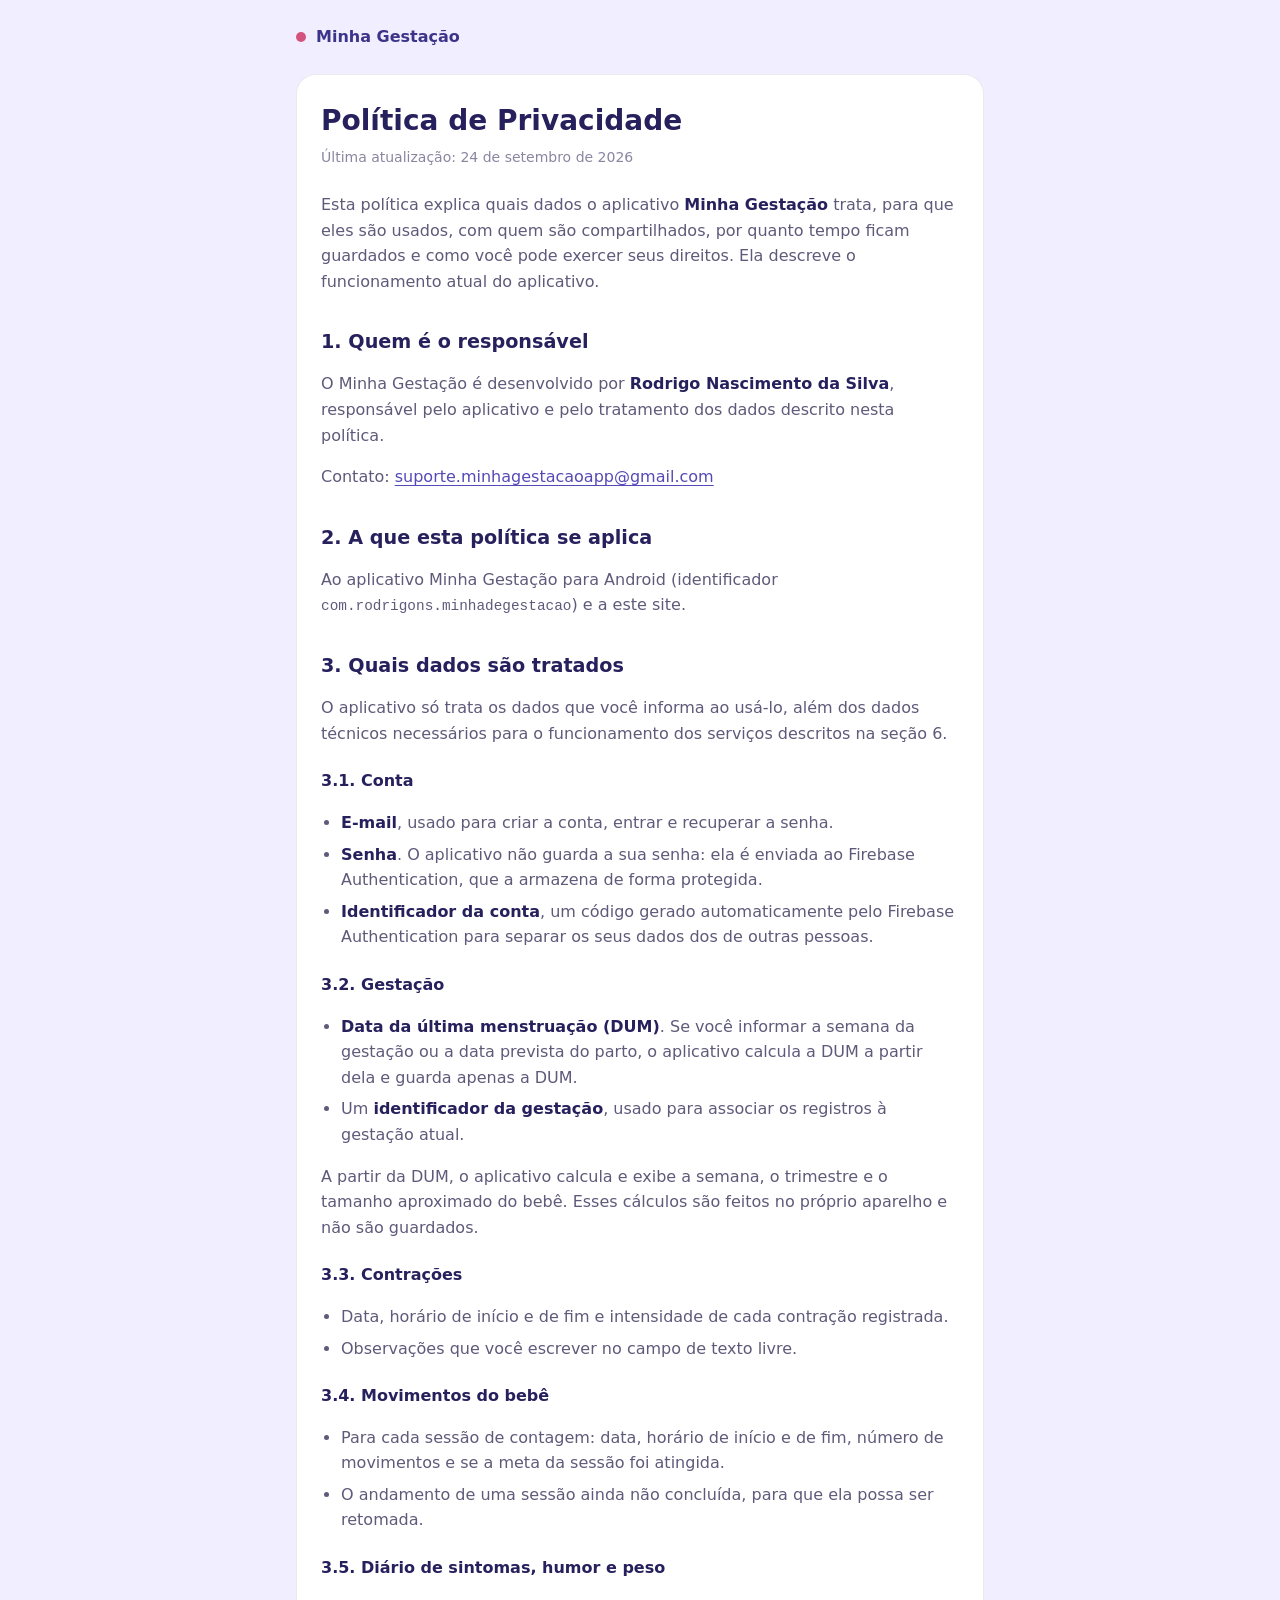
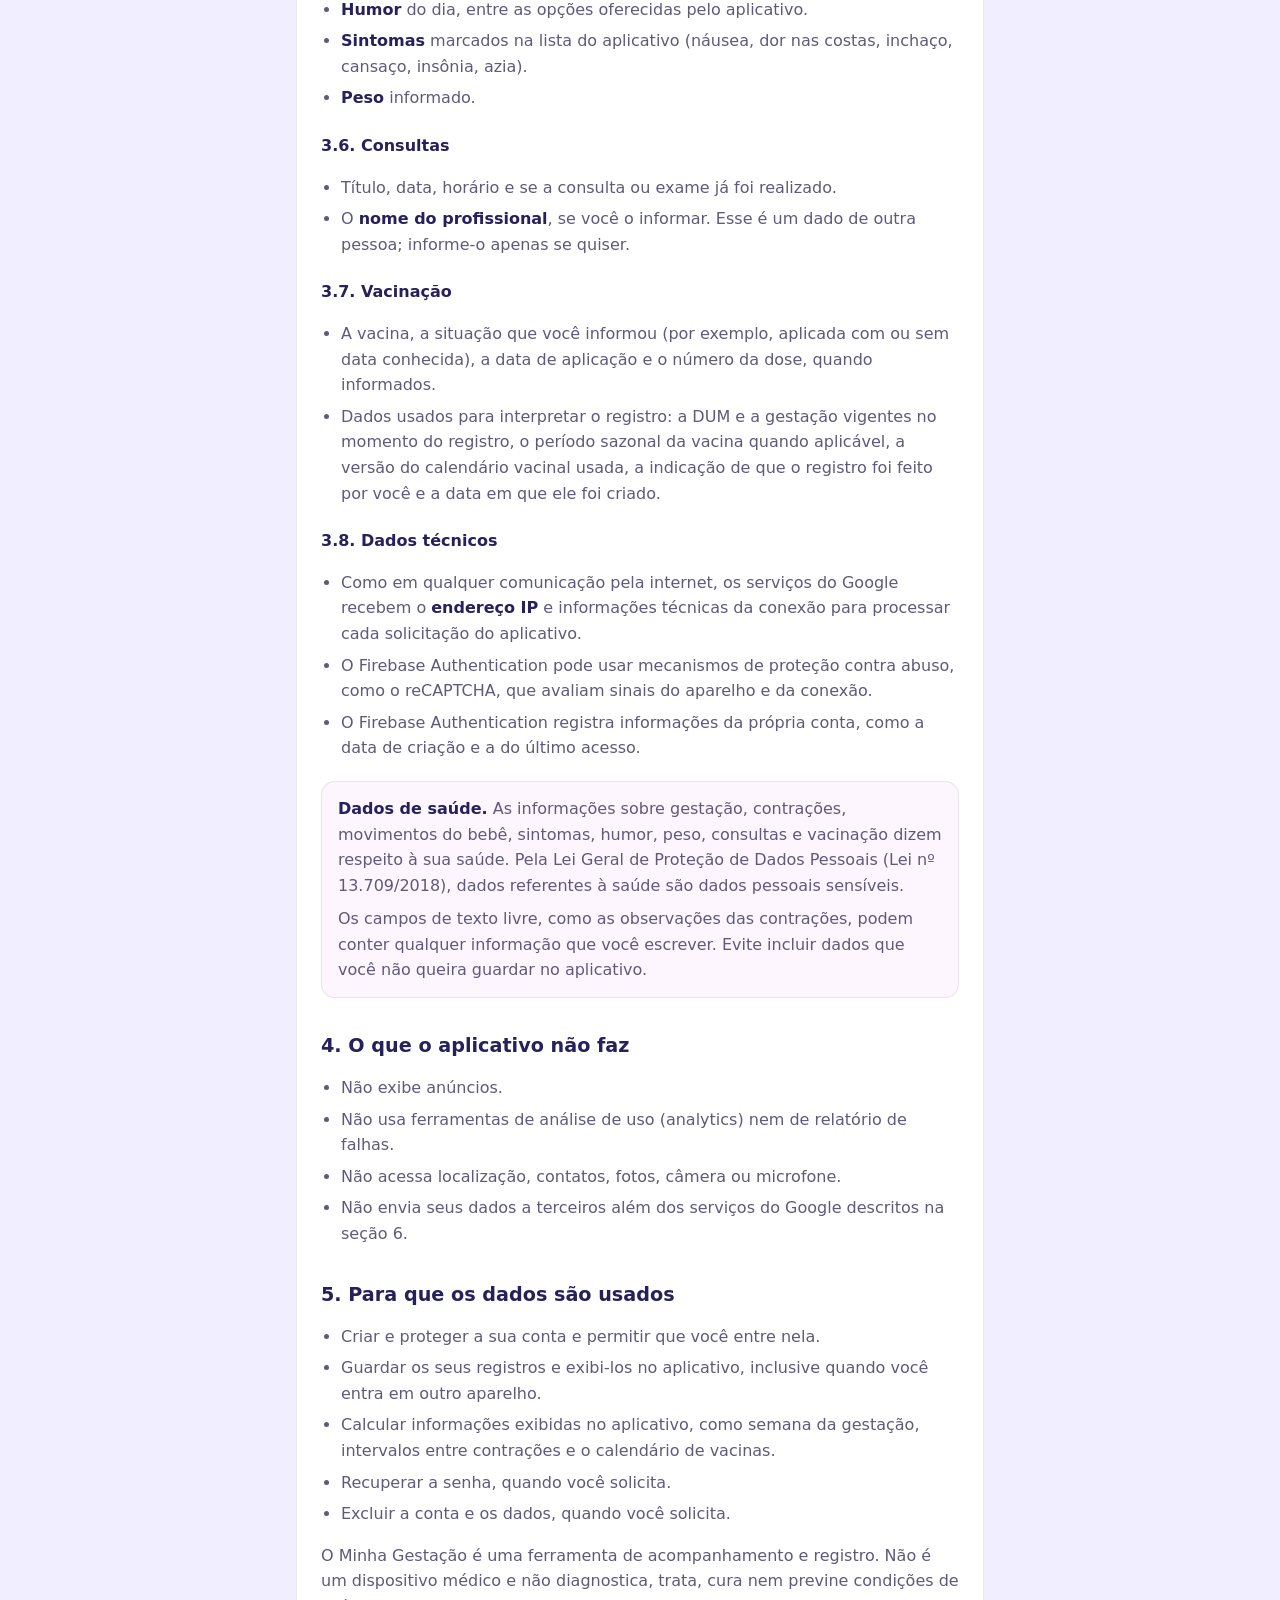
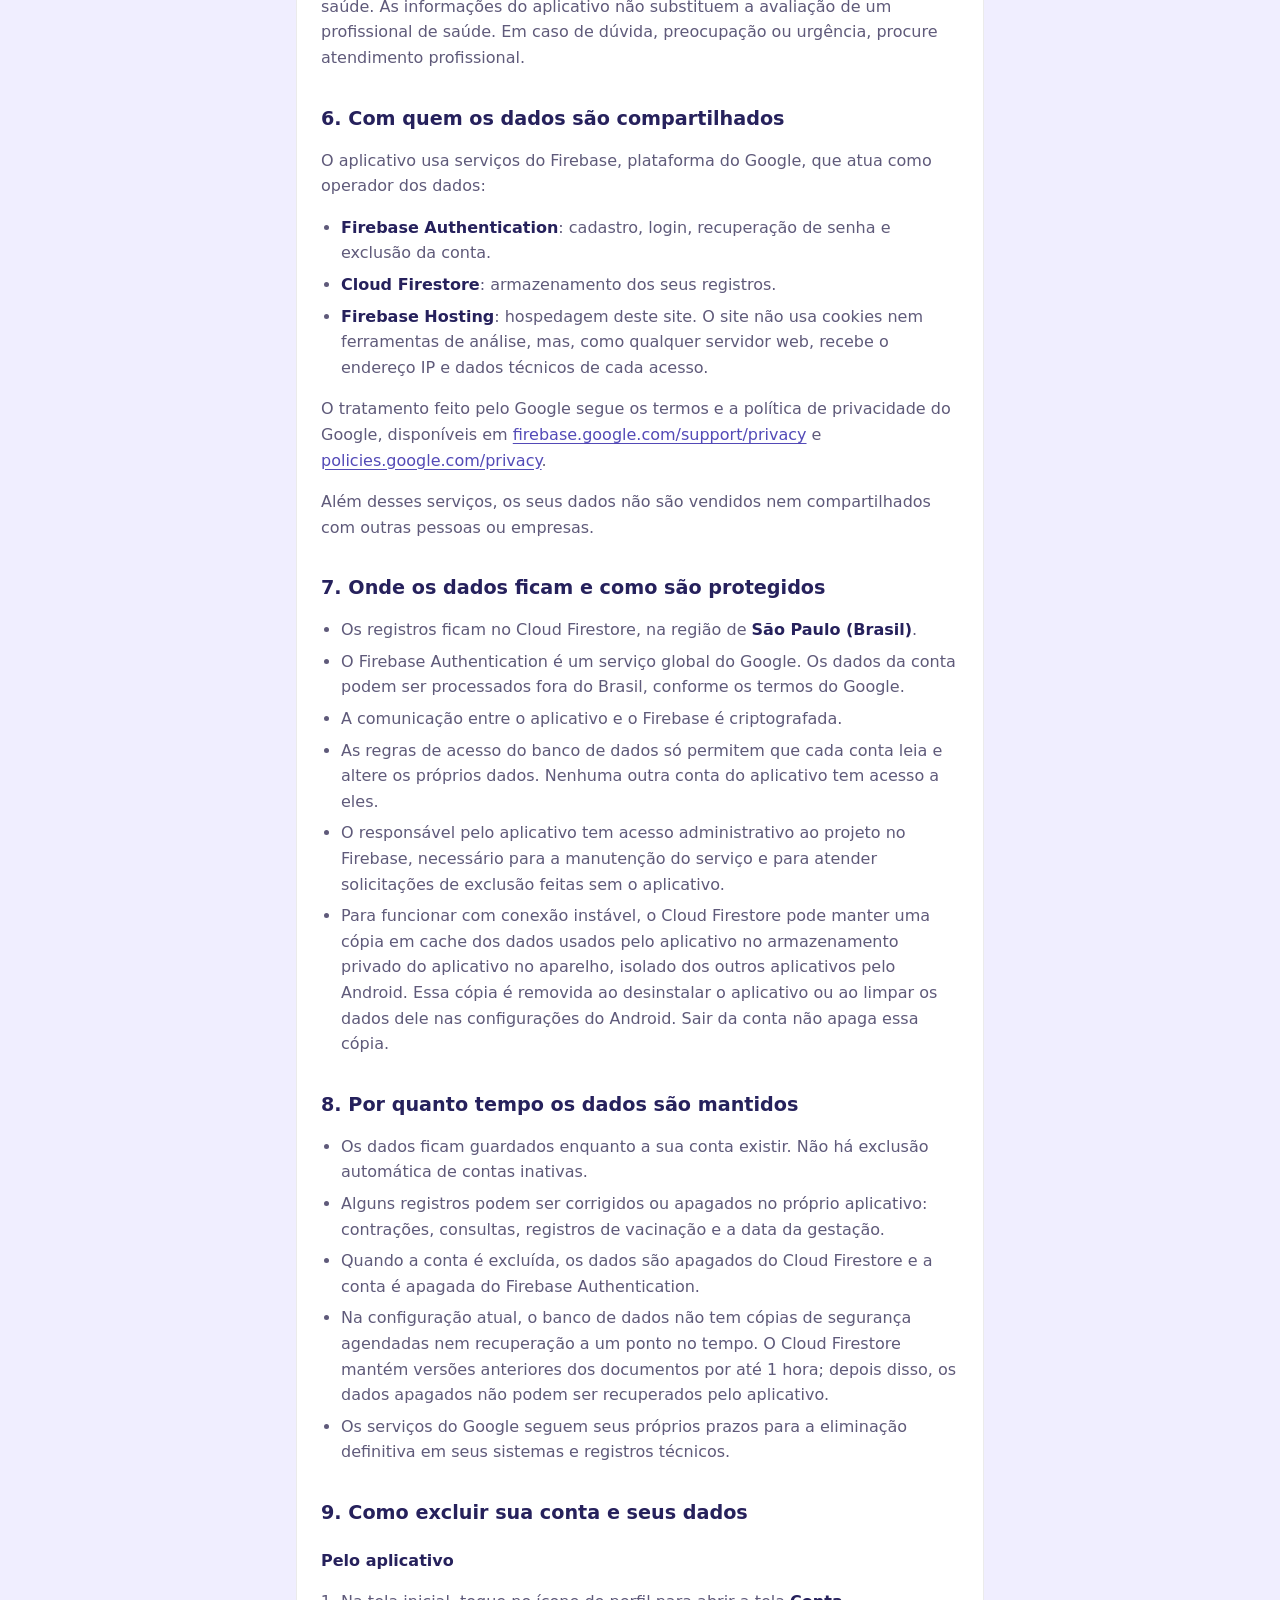
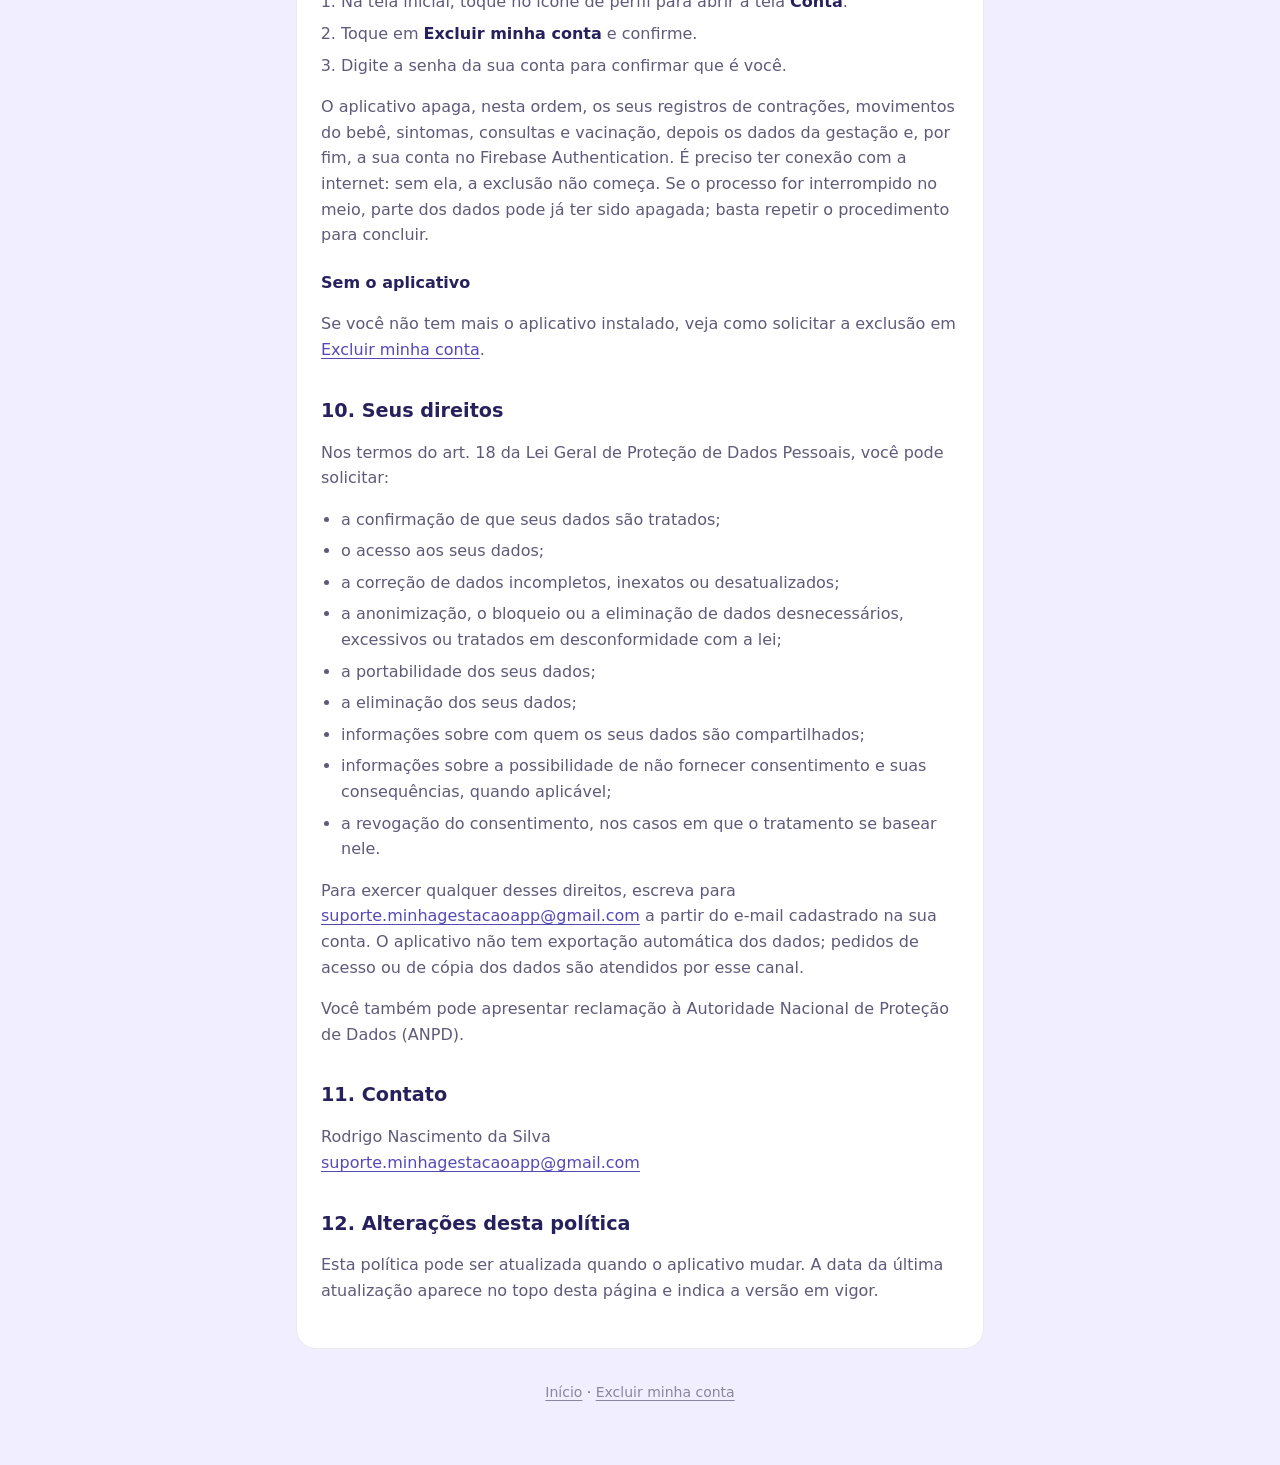
==== public/privacidade.html @ 8b4ab2db "feat(site): política de privacidade e exclusão de conta no Firebase Hosting O Hosting passa a public" ====
<!DOCTYPE html>
<html lang="pt-BR">
<head>
  <meta charset="utf-8">
  <meta name="viewport" content="width=device-width, initial-scale=1">
  <title>Política de Privacidade — Minha Gestação</title>
  <meta name="description" content="Política de Privacidade do aplicativo Minha Gestação: quais dados são tratados, para quê, com quem, por quanto tempo e como exercer seus direitos.">
  <link rel="icon" href="data:image/svg+xml,%3Csvg xmlns='http://www.w3.org/2000/svg' viewBox='0 0 16 16'%3E%3Ccircle cx='8' cy='8' r='7' fill='%23D4537E'/%3E%3C/svg%3E">
  <link rel="stylesheet" href="estilo.css">
</head>
<body>
  <main class="pagina">
    <header class="topo">
      <a href="index.html"><span class="marca" aria-hidden="true"></span>Minha Gestação</a>
    </header>

    <article class="cartao">
      <h1>Política de Privacidade</h1>
      <p class="atualizacao">Última atualização: 24 de setembro de 2026</p>

      <p>Esta política explica quais dados o aplicativo <strong>Minha Gestação</strong> trata, para que eles são usados, com quem são compartilhados, por quanto tempo ficam guardados e como você pode exercer seus direitos. Ela descreve o funcionamento atual do aplicativo.</p>

      <h2 id="responsavel">1. Quem é o responsável</h2>
      <p>O Minha Gestação é desenvolvido por <strong>Rodrigo Nascimento da Silva</strong>, responsável pelo aplicativo e pelo tratamento dos dados descrito nesta política.</p>
      <p>Contato: <a href="mailto:suporte.minhagestacaoapp@gmail.com">suporte.minhagestacaoapp@gmail.com</a></p>

      <h2 id="abrangencia">2. A que esta política se aplica</h2>
      <p>Ao aplicativo Minha Gestação para Android (identificador <code>com.rodrigons.minhadegestacao</code>) e a este site.</p>

      <h2 id="dados">3. Quais dados são tratados</h2>
      <p>O aplicativo só trata os dados que você informa ao usá-lo, além dos dados técnicos necessários para o funcionamento dos serviços descritos na seção 6.</p>

      <h3>3.1. Conta</h3>
      <ul>
        <li><strong>E-mail</strong>, usado para criar a conta, entrar e recuperar a senha.</li>
        <li><strong>Senha</strong>. O aplicativo não guarda a sua senha: ela é enviada ao Firebase Authentication, que a armazena de forma protegida.</li>
        <li><strong>Identificador da conta</strong>, um código gerado automaticamente pelo Firebase Authentication para separar os seus dados dos de outras pessoas.</li>
      </ul>

      <h3>3.2. Gestação</h3>
      <ul>
        <li><strong>Data da última menstruação (DUM)</strong>. Se você informar a semana da gestação ou a data prevista do parto, o aplicativo calcula a DUM a partir dela e guarda apenas a DUM.</li>
        <li>Um <strong>identificador da gestação</strong>, usado para associar os registros à gestação atual.</li>
      </ul>
      <p>A partir da DUM, o aplicativo calcula e exibe a semana, o trimestre e o tamanho aproximado do bebê. Esses cálculos são feitos no próprio aparelho e não são guardados.</p>

      <h3>3.3. Contrações</h3>
      <ul>
        <li>Data, horário de início e de fim e intensidade de cada contração registrada.</li>
        <li>Observações que você escrever no campo de texto livre.</li>
      </ul>

      <h3>3.4. Movimentos do bebê</h3>
      <ul>
        <li>Para cada sessão de contagem: data, horário de início e de fim, número de movimentos e se a meta da sessão foi atingida.</li>
        <li>O andamento de uma sessão ainda não concluída, para que ela possa ser retomada.</li>
      </ul>

      <h3>3.5. Diário de sintomas, humor e peso</h3>
      <ul>
        <li><strong>Humor</strong> do dia, entre as opções oferecidas pelo aplicativo.</li>
        <li><strong>Sintomas</strong> marcados na lista do aplicativo (náusea, dor nas costas, inchaço, cansaço, insônia, azia).</li>
        <li><strong>Peso</strong> informado.</li>
      </ul>

      <h3>3.6. Consultas</h3>
      <ul>
        <li>Título, data, horário e se a consulta ou exame já foi realizado.</li>
        <li>O <strong>nome do profissional</strong>, se você o informar. Esse é um dado de outra pessoa; informe-o apenas se quiser.</li>
      </ul>

      <h3>3.7. Vacinação</h3>
      <ul>
        <li>A vacina, a situação que você informou (por exemplo, aplicada com ou sem data conhecida), a data de aplicação e o número da dose, quando informados.</li>
        <li>Dados usados para interpretar o registro: a DUM e a gestação vigentes no momento do registro, o período sazonal da vacina quando aplicável, a versão do calendário vacinal usada, a indicação de que o registro foi feito por você e a data em que ele foi criado.</li>
      </ul>

      <h3>3.8. Dados técnicos</h3>
      <ul>
        <li>Como em qualquer comunicação pela internet, os serviços do Google recebem o <strong>endereço IP</strong> e informações técnicas da conexão para processar cada solicitação do aplicativo.</li>
        <li>O Firebase Authentication pode usar mecanismos de proteção contra abuso, como o reCAPTCHA, que avaliam sinais do aparelho e da conexão.</li>
        <li>O Firebase Authentication registra informações da própria conta, como a data de criação e a do último acesso.</li>
      </ul>

      <div class="aviso" role="note">
        <p><strong>Dados de saúde.</strong> As informações sobre gestação, contrações, movimentos do bebê, sintomas, humor, peso, consultas e vacinação dizem respeito à sua saúde. Pela Lei Geral de Proteção de Dados Pessoais (Lei nº 13.709/2018), dados referentes à saúde são dados pessoais sensíveis.</p>
        <p>Os campos de texto livre, como as observações das contrações, podem conter qualquer informação que você escrever. Evite incluir dados que você não queira guardar no aplicativo.</p>
      </div>

      <h2 id="nao-faz">4. O que o aplicativo não faz</h2>
      <ul>
        <li>Não exibe anúncios.</li>
        <li>Não usa ferramentas de análise de uso (analytics) nem de relatório de falhas.</li>
        <li>Não acessa localização, contatos, fotos, câmera ou microfone.</li>
        <li>Não envia seus dados a terceiros além dos serviços do Google descritos na seção 6.</li>
      </ul>

      <h2 id="finalidade">5. Para que os dados são usados</h2>
      <ul>
        <li>Criar e proteger a sua conta e permitir que você entre nela.</li>
        <li>Guardar os seus registros e exibi-los no aplicativo, inclusive quando você entra em outro aparelho.</li>
        <li>Calcular informações exibidas no aplicativo, como semana da gestação, intervalos entre contrações e o calendário de vacinas.</li>
        <li>Recuperar a senha, quando você solicita.</li>
        <li>Excluir a conta e os dados, quando você solicita.</li>
      </ul>
      <p>O Minha Gestação é uma ferramenta de acompanhamento e registro. Não é um dispositivo médico e não diagnostica, trata, cura nem previne condições de saúde. As informações do aplicativo não substituem a avaliação de um profissional de saúde. Em caso de dúvida, preocupação ou urgência, procure atendimento profissional.</p>

      <h2 id="compartilhamento">6. Com quem os dados são compartilhados</h2>
      <p>O aplicativo usa serviços do Firebase, plataforma do Google, que atua como operador dos dados:</p>
      <ul>
        <li><strong>Firebase Authentication</strong>: cadastro, login, recuperação de senha e exclusão da conta.</li>
        <li><strong>Cloud Firestore</strong>: armazenamento dos seus registros.</li>
        <li><strong>Firebase Hosting</strong>: hospedagem deste site. O site não usa cookies nem ferramentas de análise, mas, como qualquer servidor web, recebe o endereço IP e dados técnicos de cada acesso.</li>
      </ul>
      <p>O tratamento feito pelo Google segue os termos e a política de privacidade do Google, disponíveis em <a href="https://firebase.google.com/support/privacy" rel="noopener">firebase.google.com/support/privacy</a> e <a href="https://policies.google.com/privacy" rel="noopener">policies.google.com/privacy</a>.</p>
      <p>Além desses serviços, os seus dados não são vendidos nem compartilhados com outras pessoas ou empresas.</p>

      <h2 id="armazenamento">7. Onde os dados ficam e como são protegidos</h2>
      <ul>
        <li>Os registros ficam no Cloud Firestore, na região de <strong>São Paulo (Brasil)</strong>.</li>
        <li>O Firebase Authentication é um serviço global do Google. Os dados da conta podem ser processados fora do Brasil, conforme os termos do Google.</li>
        <li>A comunicação entre o aplicativo e o Firebase é criptografada.</li>
        <li>As regras de acesso do banco de dados só permitem que cada conta leia e altere os próprios dados. Nenhuma outra conta do aplicativo tem acesso a eles.</li>
        <li>O responsável pelo aplicativo tem acesso administrativo ao projeto no Firebase, necessário para a manutenção do serviço e para atender solicitações de exclusão feitas sem o aplicativo.</li>
        <li>Para funcionar com conexão instável, o Cloud Firestore pode manter uma cópia em cache dos dados usados pelo aplicativo no armazenamento privado do aplicativo no aparelho, isolado dos outros aplicativos pelo Android. Essa cópia é removida ao desinstalar o aplicativo ou ao limpar os dados dele nas configurações do Android. Sair da conta não apaga essa cópia.</li>
      </ul>

      <h2 id="retencao">8. Por quanto tempo os dados são mantidos</h2>
      <ul>
        <li>Os dados ficam guardados enquanto a sua conta existir. Não há exclusão automática de contas inativas.</li>
        <li>Alguns registros podem ser corrigidos ou apagados no próprio aplicativo: contrações, consultas, registros de vacinação e a data da gestação.</li>
        <li>Quando a conta é excluída, os dados são apagados do Cloud Firestore e a conta é apagada do Firebase Authentication.</li>
        <li>Na configuração atual, o banco de dados não tem cópias de segurança agendadas nem recuperação a um ponto no tempo. O Cloud Firestore mantém versões anteriores dos documentos por até 1 hora; depois disso, os dados apagados não podem ser recuperados pelo aplicativo.</li>
        <li>Os serviços do Google seguem seus próprios prazos para a eliminação definitiva em seus sistemas e registros técnicos.</li>
      </ul>

      <h2 id="exclusao">9. Como excluir sua conta e seus dados</h2>
      <h3>Pelo aplicativo</h3>
      <ol>
        <li>Na tela inicial, toque no ícone de perfil para abrir a tela <strong>Conta</strong>.</li>
        <li>Toque em <strong>Excluir minha conta</strong> e confirme.</li>
        <li>Digite a senha da sua conta para confirmar que é você.</li>
      </ol>
      <p>O aplicativo apaga, nesta ordem, os seus registros de contrações, movimentos do bebê, sintomas, consultas e vacinação, depois os dados da gestação e, por fim, a sua conta no Firebase Authentication. É preciso ter conexão com a internet: sem ela, a exclusão não começa. Se o processo for interrompido no meio, parte dos dados pode já ter sido apagada; basta repetir o procedimento para concluir.</p>
      <h3>Sem o aplicativo</h3>
      <p>Se você não tem mais o aplicativo instalado, veja como solicitar a exclusão em <a href="exclusao-conta.html">Excluir minha conta</a>.</p>

      <h2 id="direitos">10. Seus direitos</h2>
      <p>Nos termos do art. 18 da Lei Geral de Proteção de Dados Pessoais, você pode solicitar:</p>
      <ul>
        <li>a confirmação de que seus dados são tratados;</li>
        <li>o acesso aos seus dados;</li>
        <li>a correção de dados incompletos, inexatos ou desatualizados;</li>
        <li>a anonimização, o bloqueio ou a eliminação de dados desnecessários, excessivos ou tratados em desconformidade com a lei;</li>
        <li>a portabilidade dos seus dados;</li>
        <li>a eliminação dos seus dados;</li>
        <li>informações sobre com quem os seus dados são compartilhados;</li>
        <li>informações sobre a possibilidade de não fornecer consentimento e suas consequências, quando aplicável;</li>
        <li>a revogação do consentimento, nos casos em que o tratamento se basear nele.</li>
      </ul>
      <p>Para exercer qualquer desses direitos, escreva para <a href="mailto:suporte.minhagestacaoapp@gmail.com">suporte.minhagestacaoapp@gmail.com</a> a partir do e-mail cadastrado na sua conta. O aplicativo não tem exportação automática dos dados; pedidos de acesso ou de cópia dos dados são atendidos por esse canal.</p>
      <p>Você também pode apresentar reclamação à Autoridade Nacional de Proteção de Dados (ANPD).</p>

      <h2 id="contato">11. Contato</h2>
      <p>Rodrigo Nascimento da Silva<br>
      <a href="mailto:suporte.minhagestacaoapp@gmail.com">suporte.minhagestacaoapp@gmail.com</a></p>

      <h2 id="alteracoes">12. Alterações desta política</h2>
      <p>Esta política pode ser atualizada quando o aplicativo mudar. A data da última atualização aparece no topo desta página e indica a versão em vigor.</p>
    </article>

    <footer class="rodape">
      <p><a href="index.html">Início</a> · <a href="exclusao-conta.html">Excluir minha conta</a></p>
    </footer>
  </main>
</body>
</html>
---- public/estilo.css ----
:root {
  --fundo: #f0eeff;
  --superficie: #ffffff;
  --texto: #26215c;
  --texto-2: #5f5a7a;
  --texto-3: #8a86a0;
  --acento: #534ab7;
  --acento-texto: #3c3489;
  --rosa: #d4537e;
  --borda: rgba(0, 0, 0, 0.08);
  --aviso-fundo: #fdf6ff;
  color-scheme: light;
}

@media (prefers-color-scheme: dark) {
  :root {
    --fundo: #13112a;
    --superficie: #1c1b2e;
    --texto: #f0ebf8;
    --texto-2: #b3adc9;
    --texto-3: #8e88a8;
    --acento: #b9aadd;
    --acento-texto: #d4caff;
    --rosa: #e87ea1;
    --borda: #3a3660;
    --aviso-fundo: #2a2740;
    color-scheme: dark;
  }
}

* {
  box-sizing: border-box;
}

html {
  -webkit-text-size-adjust: 100%;
}

body {
  margin: 0;
  background: var(--fundo);
  color: var(--texto);
  font-family: system-ui, -apple-system, "Segoe UI", Roboto, "Helvetica Neue", Arial, sans-serif;
  font-size: 16px;
  line-height: 1.6;
}

.pagina {
  max-width: 720px;
  margin: 0 auto;
  padding: 24px 16px 48px;
}

.topo {
  display: flex;
  align-items: center;
  gap: 10px;
  margin-bottom: 24px;
}

.topo a {
  display: flex;
  align-items: center;
  gap: 10px;
  color: var(--acento-texto);
  text-decoration: none;
  font-weight: 600;
}

.marca {
  width: 10px;
  height: 10px;
  border-radius: 50%;
  background: var(--rosa);
  flex: none;
}

.cartao {
  background: var(--superficie);
  border: 1px solid var(--borda);
  border-radius: 20px;
  padding: 28px 24px;
}

h1 {
  font-size: 1.75rem;
  line-height: 1.25;
  margin: 0 0 8px;
  font-weight: 600;
}

h2 {
  font-size: 1.2rem;
  line-height: 1.3;
  margin: 36px 0 10px;
  font-weight: 600;
}

h3 {
  font-size: 1rem;
  margin: 22px 0 6px;
  font-weight: 600;
}

p,
li {
  color: var(--texto-2);
}

ul,
ol {
  padding-left: 1.25rem;
}

li + li {
  margin-top: 6px;
}

strong {
  color: var(--texto);
}

a {
  color: var(--acento);
  text-underline-offset: 3px;
}

a:focus-visible,
.botao:focus-visible {
  outline: 3px solid var(--rosa);
  outline-offset: 2px;
}

.subtitulo {
  color: var(--texto-3);
  margin: 0 0 20px;
}

.atualizacao {
  font-size: 0.875rem;
  color: var(--texto-3);
  margin: 0 0 24px;
}

.aviso {
  background: var(--aviso-fundo);
  border: 1px solid var(--borda);
  border-radius: 14px;
  padding: 14px 16px;
  margin: 20px 0;
}

.aviso p {
  margin: 0;
}

.aviso p + p {
  margin-top: 8px;
}

.links {
  list-style: none;
  padding: 0;
  margin: 24px 0 0;
  display: grid;
  gap: 12px;
}

.links li + li {
  margin-top: 0;
}

.links a {
  display: block;
  padding: 16px 18px;
  border: 1px solid var(--borda);
  border-radius: 14px;
  background: var(--superficie);
  color: var(--texto);
  text-decoration: none;
  font-weight: 600;
}

.links a span {
  display: block;
  font-weight: 400;
  font-size: 0.9rem;
  color: var(--texto-3);
  margin-top: 2px;
}

.botao {
  display: inline-block;
  background: var(--acento);
  color: #ffffff;
  text-decoration: none;
  font-weight: 600;
  padding: 14px 22px;
  border-radius: 14px;
  margin: 8px 0;
}

@media (prefers-color-scheme: dark) {
  .botao {
    color: #13112a;
  }
}

table {
  width: 100%;
  border-collapse: collapse;
  font-size: 0.95rem;
  margin: 12px 0;
}

th,
td {
  text-align: left;
  vertical-align: top;
  padding: 10px 8px;
  border-bottom: 1px solid var(--borda);
}

th {
  color: var(--texto);
  font-weight: 600;
}

td {
  color: var(--texto-2);
}

.tabela-rolavel {
  overflow-x: auto;
}

code {
  font-family: ui-monospace, "SF Mono", Consolas, monospace;
  font-size: 0.9em;
  overflow-wrap: anywhere;
}

.rodape {
  margin-top: 32px;
  font-size: 0.875rem;
  color: var(--texto-3);
  text-align: center;
}

.rodape a {
  color: var(--texto-3);
}

@media (max-width: 480px) {
  .cartao {
    padding: 22px 18px;
    border-radius: 16px;
  }

  h1 {
    font-size: 1.5rem;
  }
}
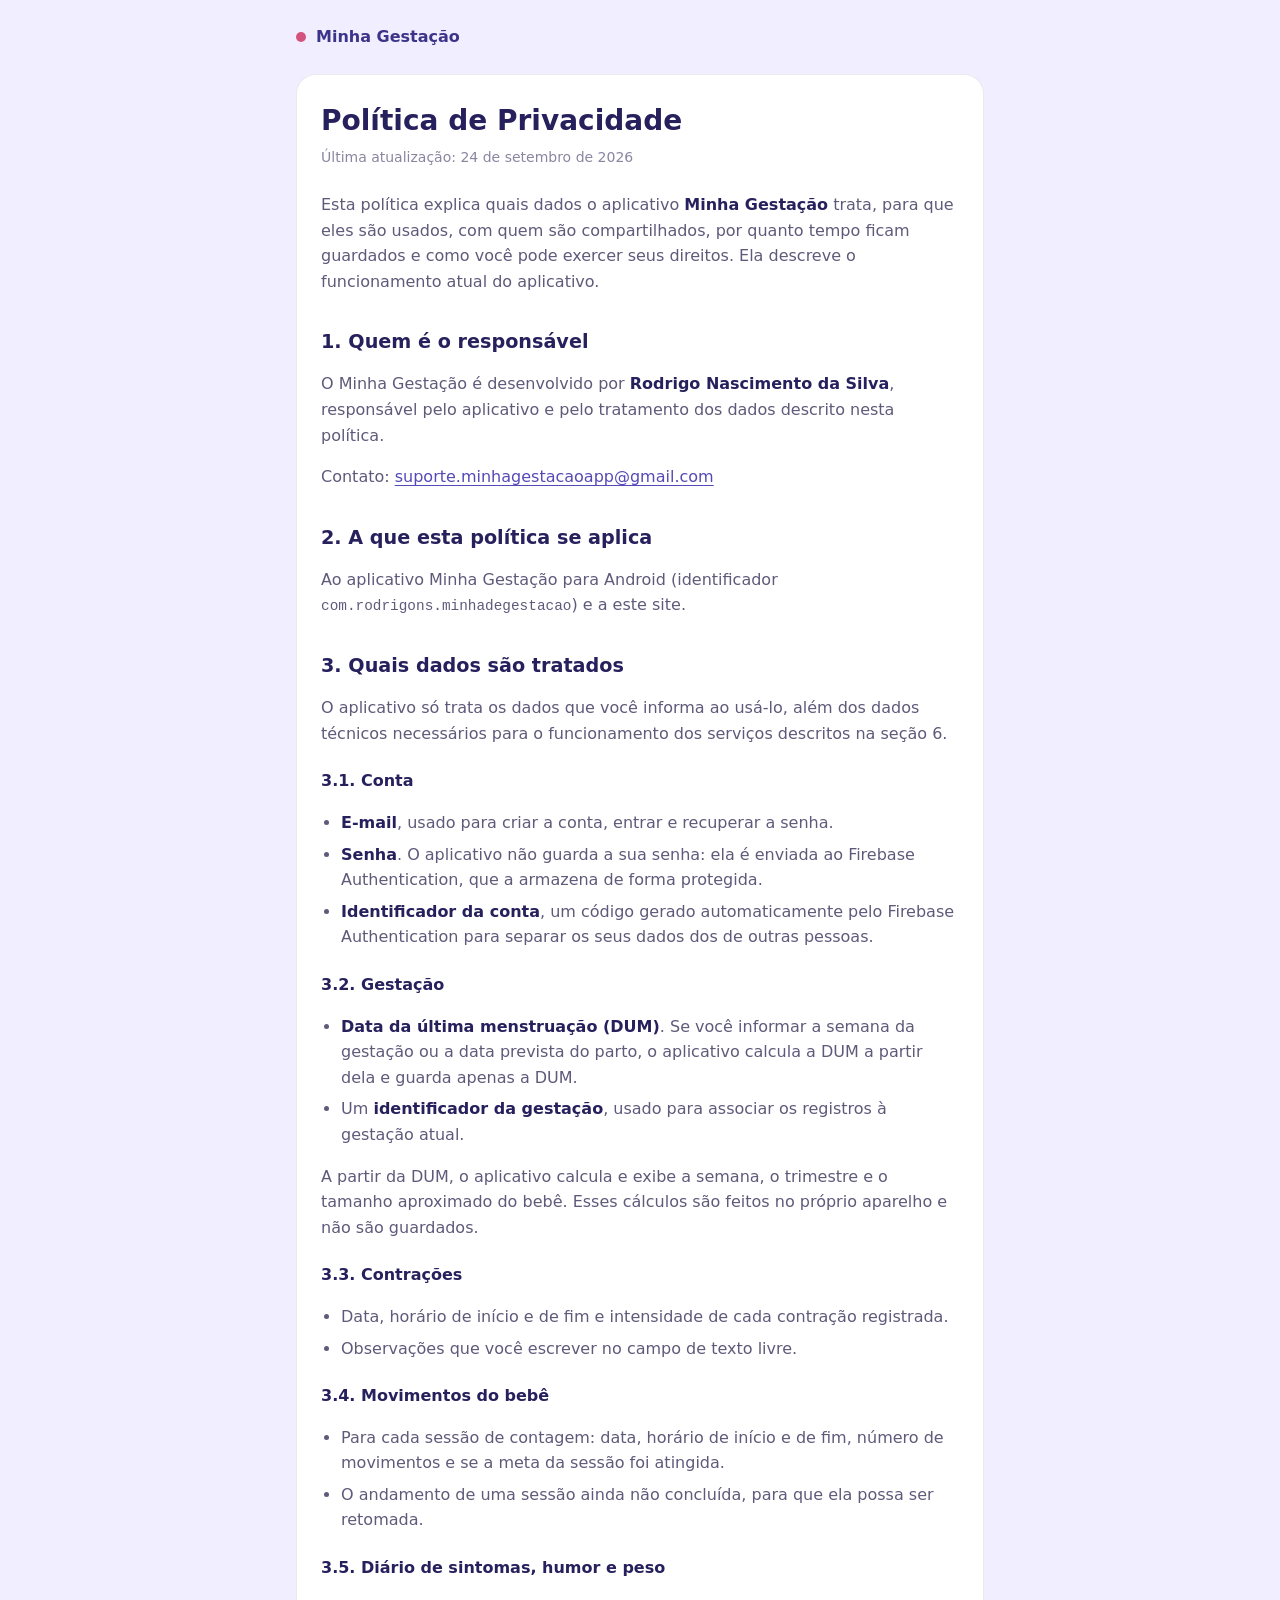
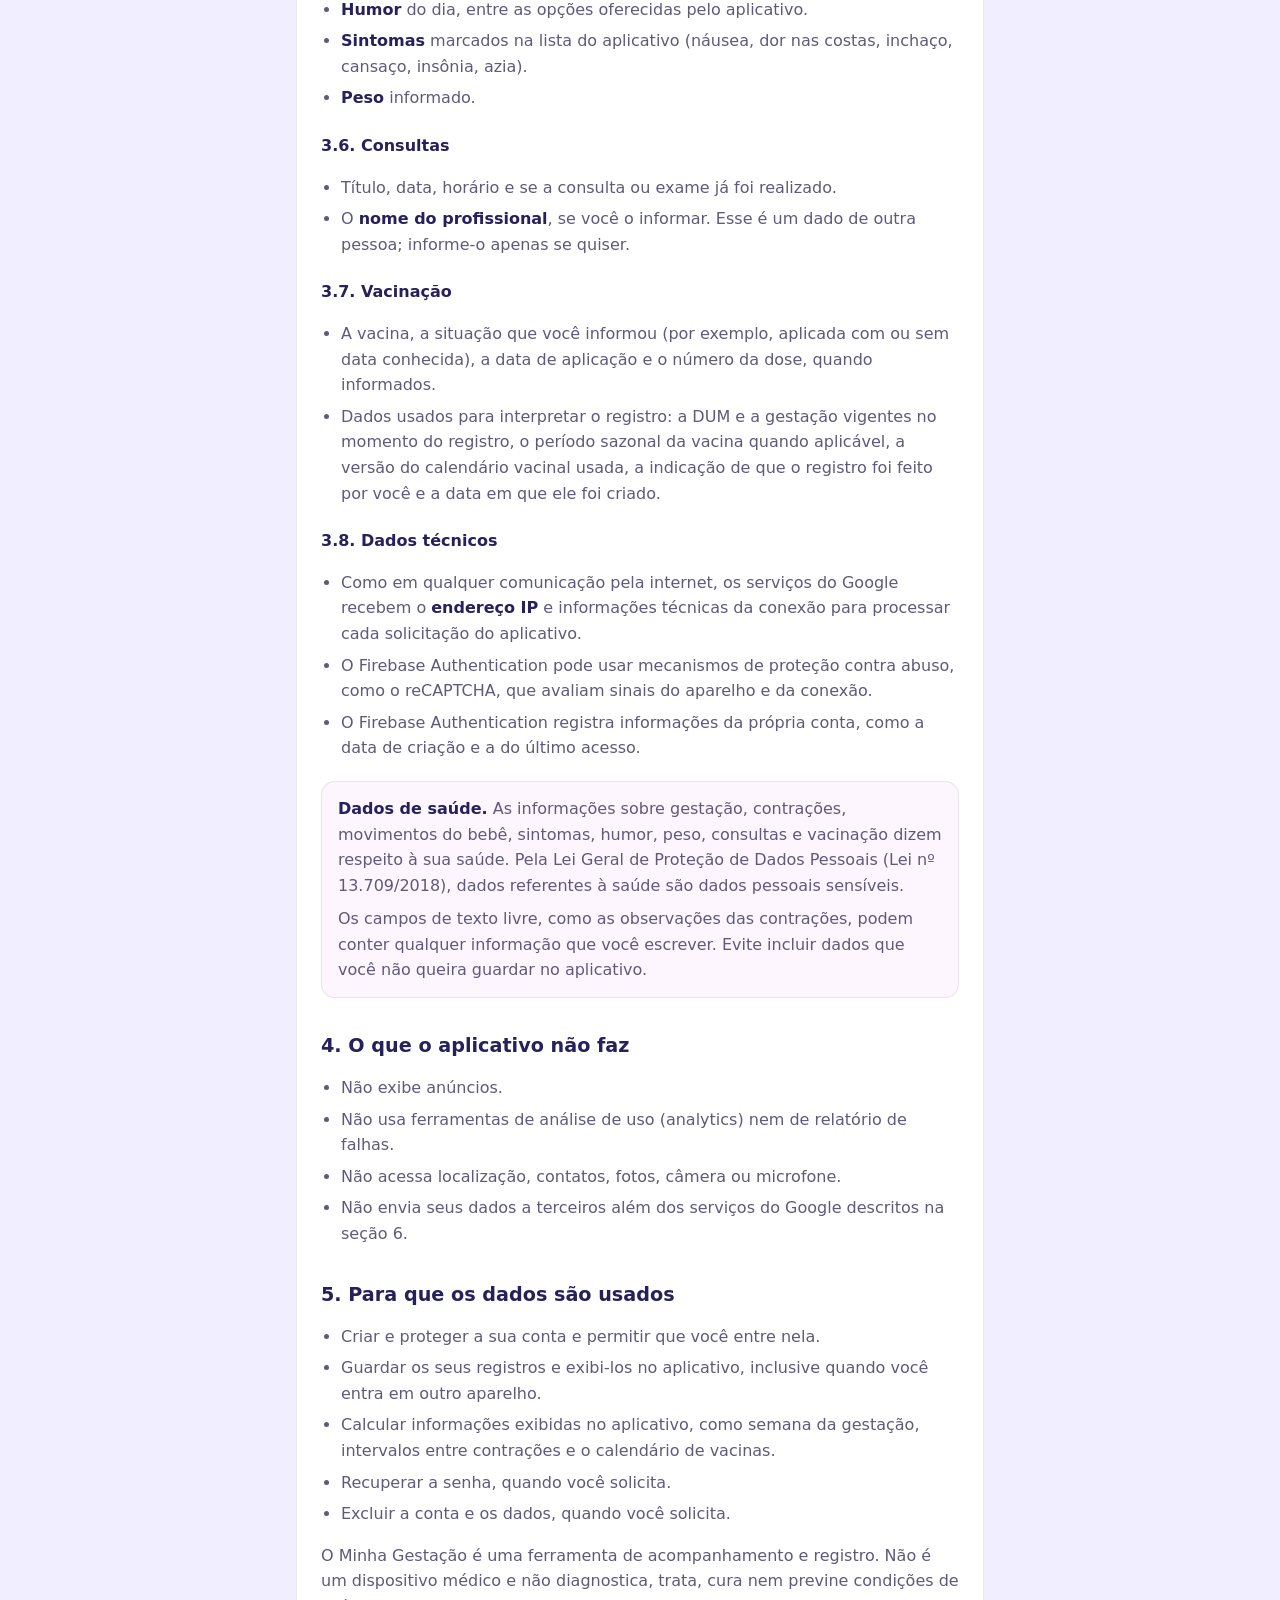
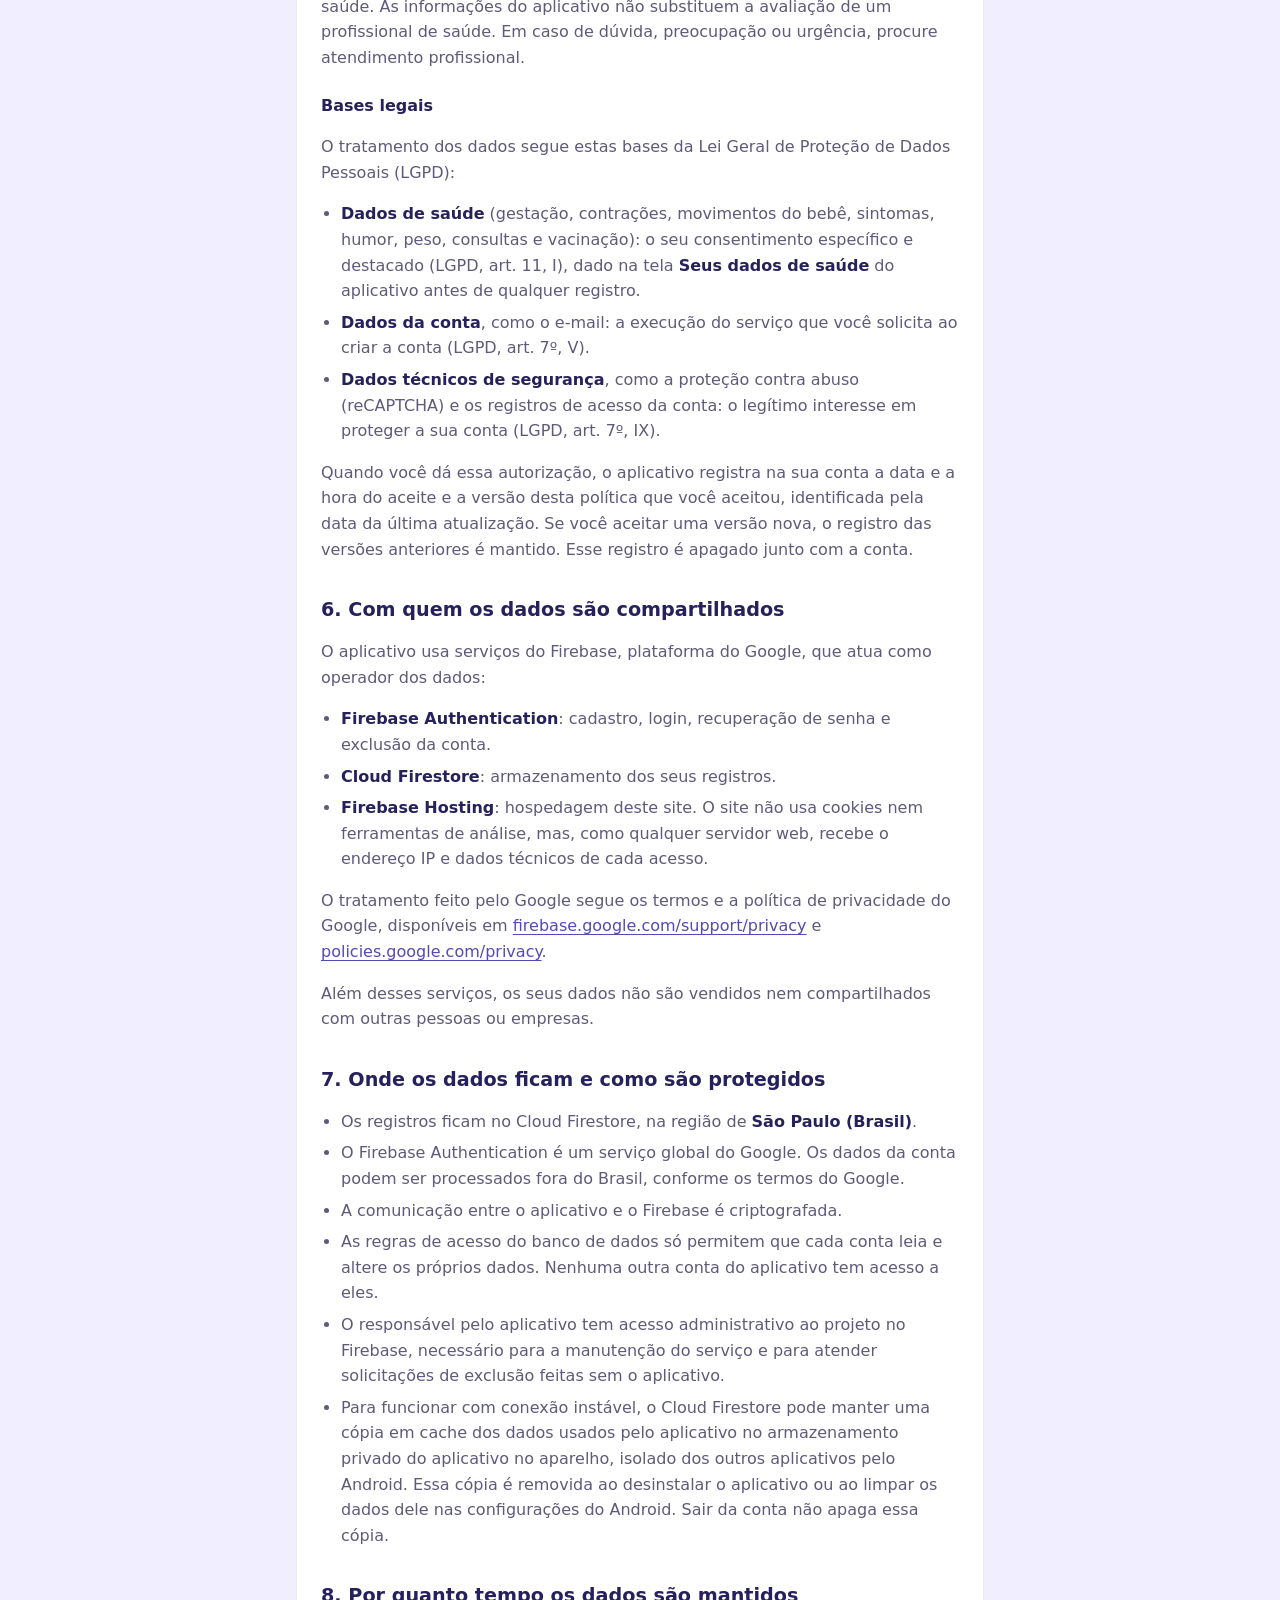
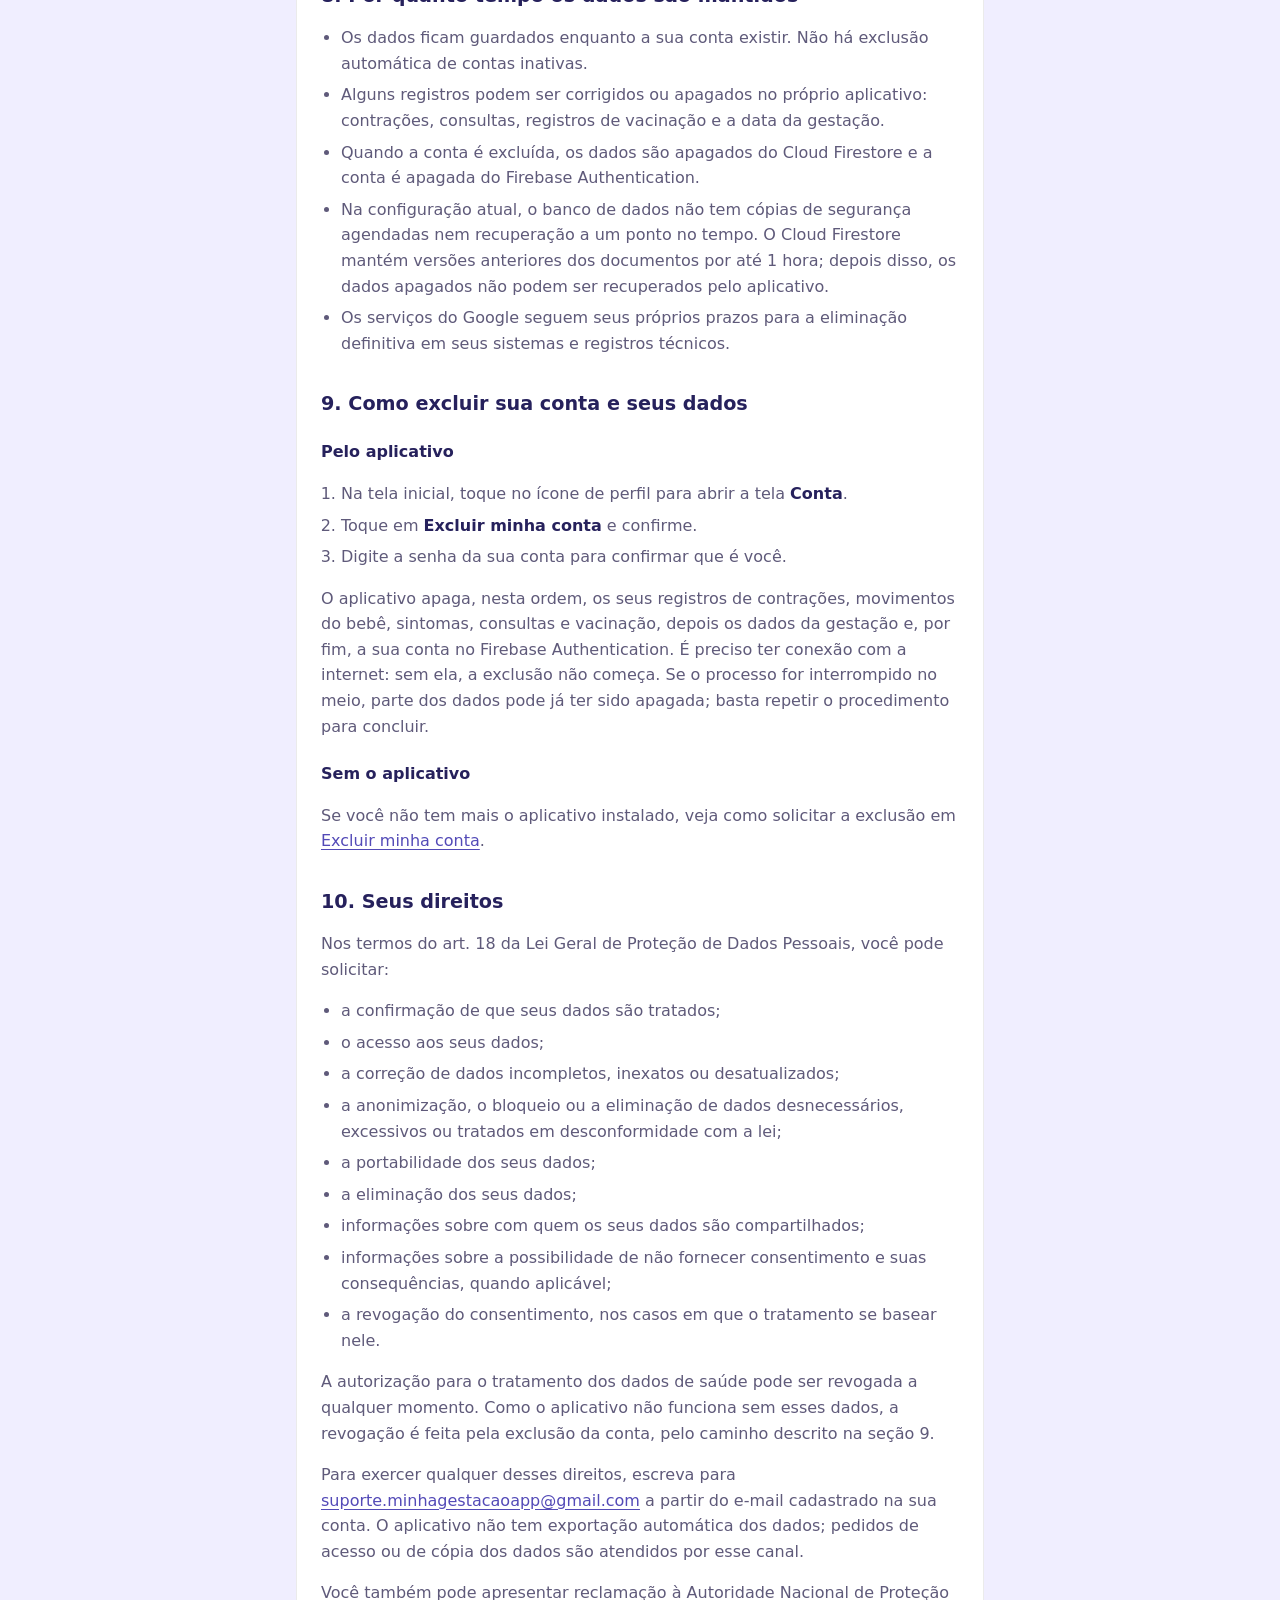
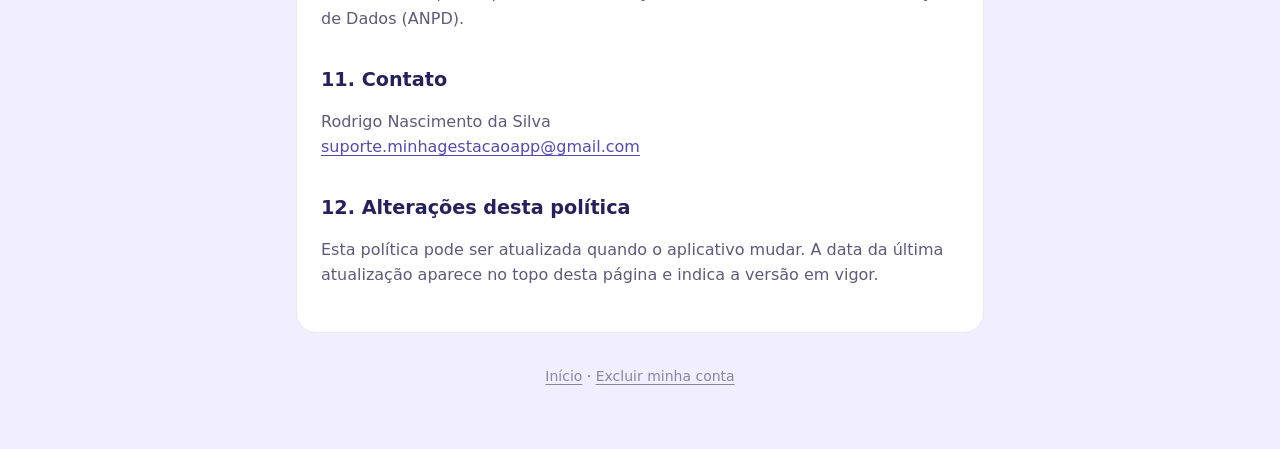
==== commit 136fc319: "docs(politica): bases legais, registro do aceite e revogação do consentimento" ====
--- a/public/privacidade.html
+++ b/public/privacidade.html
@@ -104,6 +104,14 @@
         <li>Excluir a conta e os dados, quando você solicita.</li>
       </ul>
       <p>O Minha Gestação é uma ferramenta de acompanhamento e registro. Não é um dispositivo médico e não diagnostica, trata, cura nem previne condições de saúde. As informações do aplicativo não substituem a avaliação de um profissional de saúde. Em caso de dúvida, preocupação ou urgência, procure atendimento profissional.</p>
+      <h3 id="bases-legais">Bases legais</h3>
+      <p>O tratamento dos dados segue estas bases da Lei Geral de Proteção de Dados Pessoais (LGPD):</p>
+      <ul>
+        <li><strong>Dados de saúde</strong> (gestação, contrações, movimentos do bebê, sintomas, humor, peso, consultas e vacinação): o seu consentimento específico e destacado (LGPD, art. 11, I), dado na tela <strong>Seus dados de saúde</strong> do aplicativo antes de qualquer registro.</li>
+        <li><strong>Dados da conta</strong>, como o e-mail: a execução do serviço que você solicita ao criar a conta (LGPD, art. 7º, V).</li>
+        <li><strong>Dados técnicos de segurança</strong>, como a proteção contra abuso (reCAPTCHA) e os registros de acesso da conta: o legítimo interesse em proteger a sua conta (LGPD, art. 7º, IX).</li>
+      </ul>
+      <p>Quando você dá essa autorização, o aplicativo registra na sua conta a data e a hora do aceite e a versão desta política que você aceitou, identificada pela data da última atualização. Se você aceitar uma versão nova, o registro das versões anteriores é mantido. Esse registro é apagado junto com a conta.</p>
 
       <h2 id="compartilhamento">6. Com quem os dados são compartilhados</h2>
       <p>O aplicativo usa serviços do Firebase, plataforma do Google, que atua como operador dos dados:</p>
@@ -158,6 +166,7 @@
         <li>informações sobre a possibilidade de não fornecer consentimento e suas consequências, quando aplicável;</li>
         <li>a revogação do consentimento, nos casos em que o tratamento se basear nele.</li>
       </ul>
+      <p>A autorização para o tratamento dos dados de saúde pode ser revogada a qualquer momento. Como o aplicativo não funciona sem esses dados, a revogação é feita pela exclusão da conta, pelo caminho descrito na seção 9.</p>
       <p>Para exercer qualquer desses direitos, escreva para <a href="mailto:suporte.minhagestacaoapp@gmail.com">suporte.minhagestacaoapp@gmail.com</a> a partir do e-mail cadastrado na sua conta. O aplicativo não tem exportação automática dos dados; pedidos de acesso ou de cópia dos dados são atendidos por esse canal.</p>
       <p>Você também pode apresentar reclamação à Autoridade Nacional de Proteção de Dados (ANPD).</p>
 
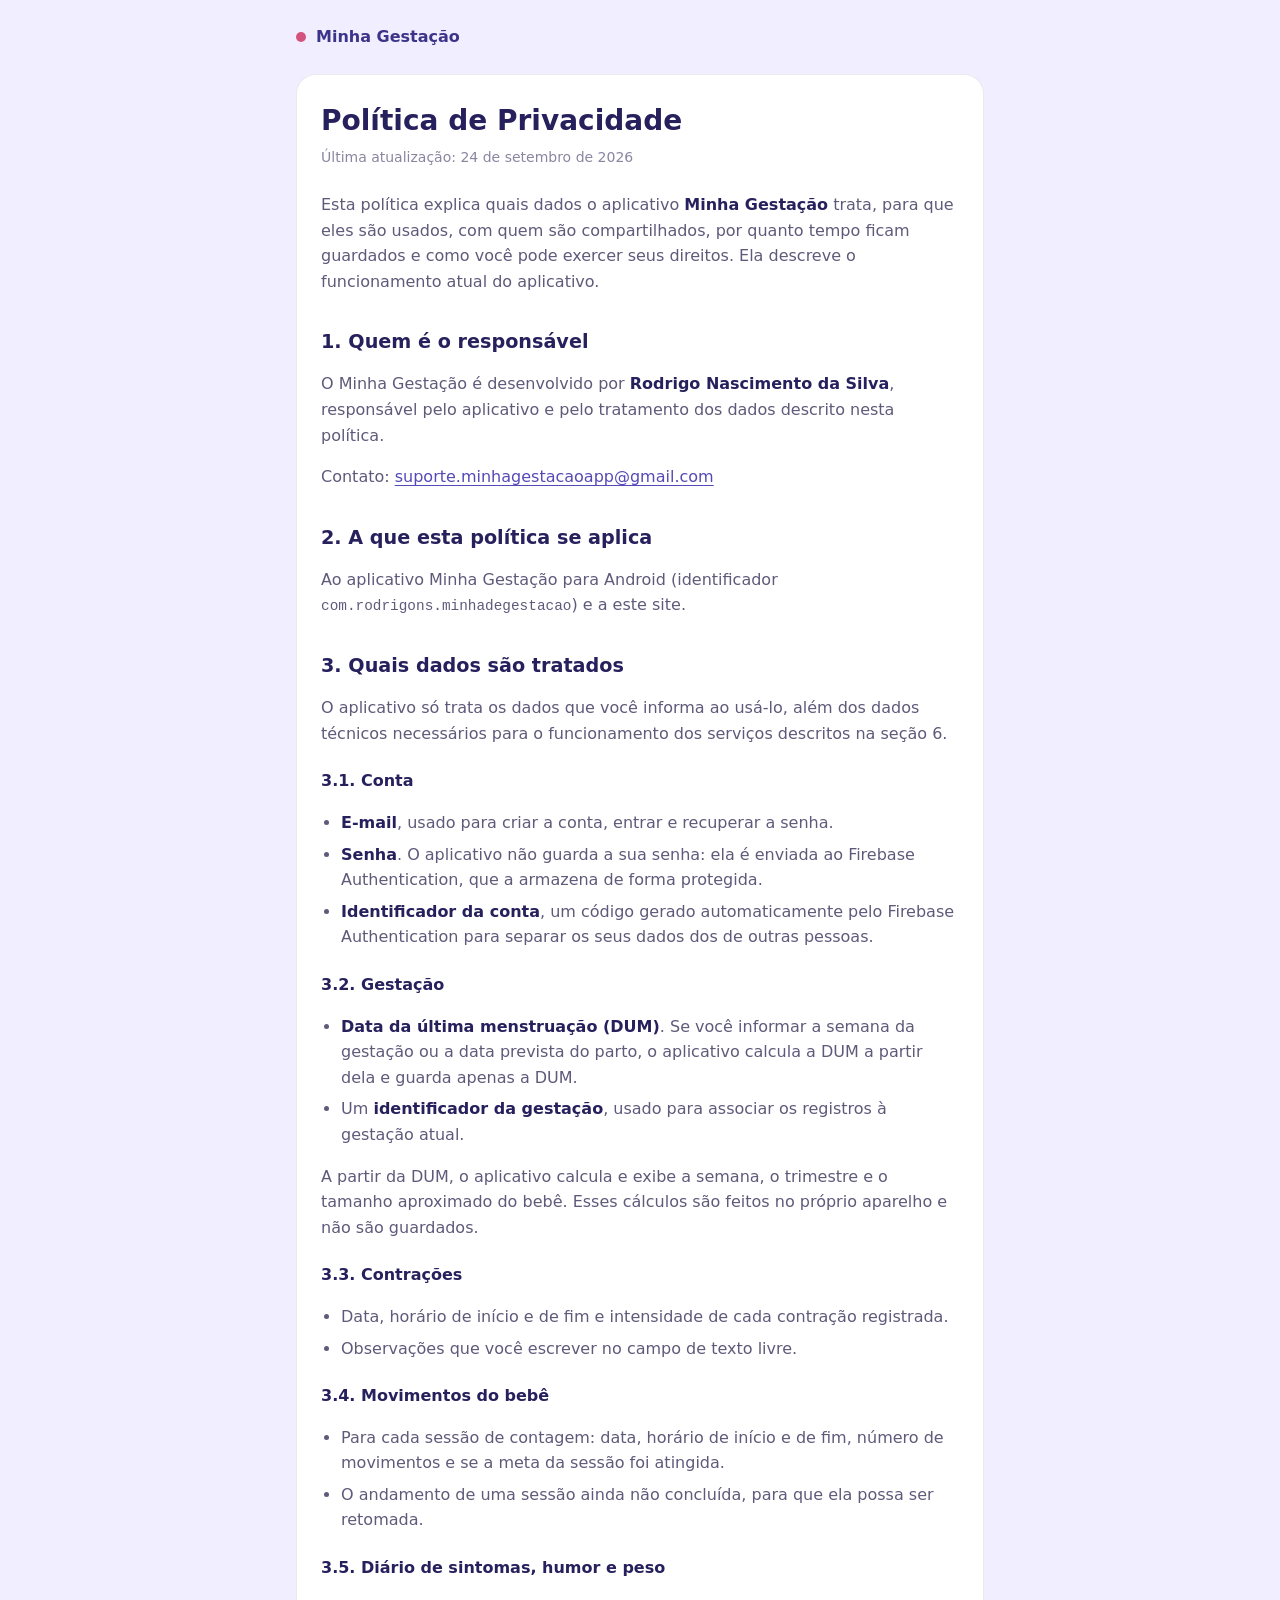
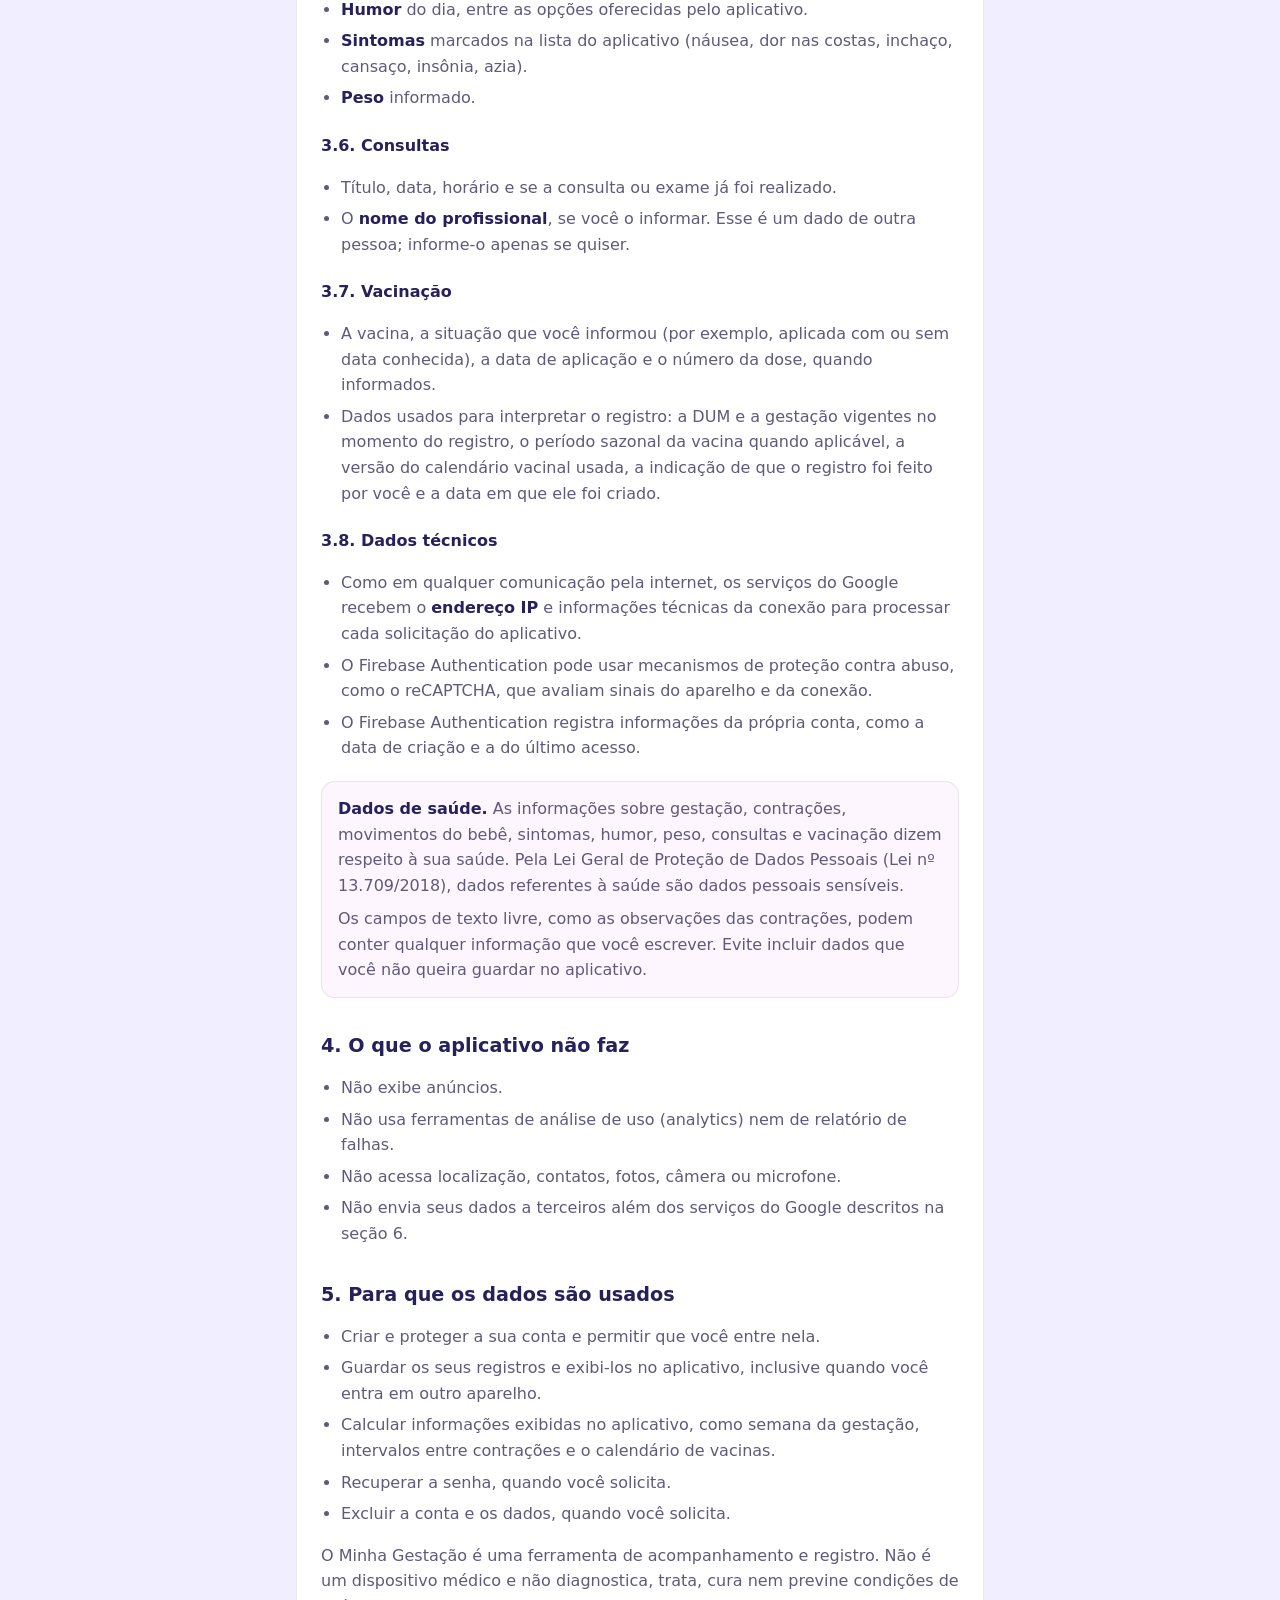
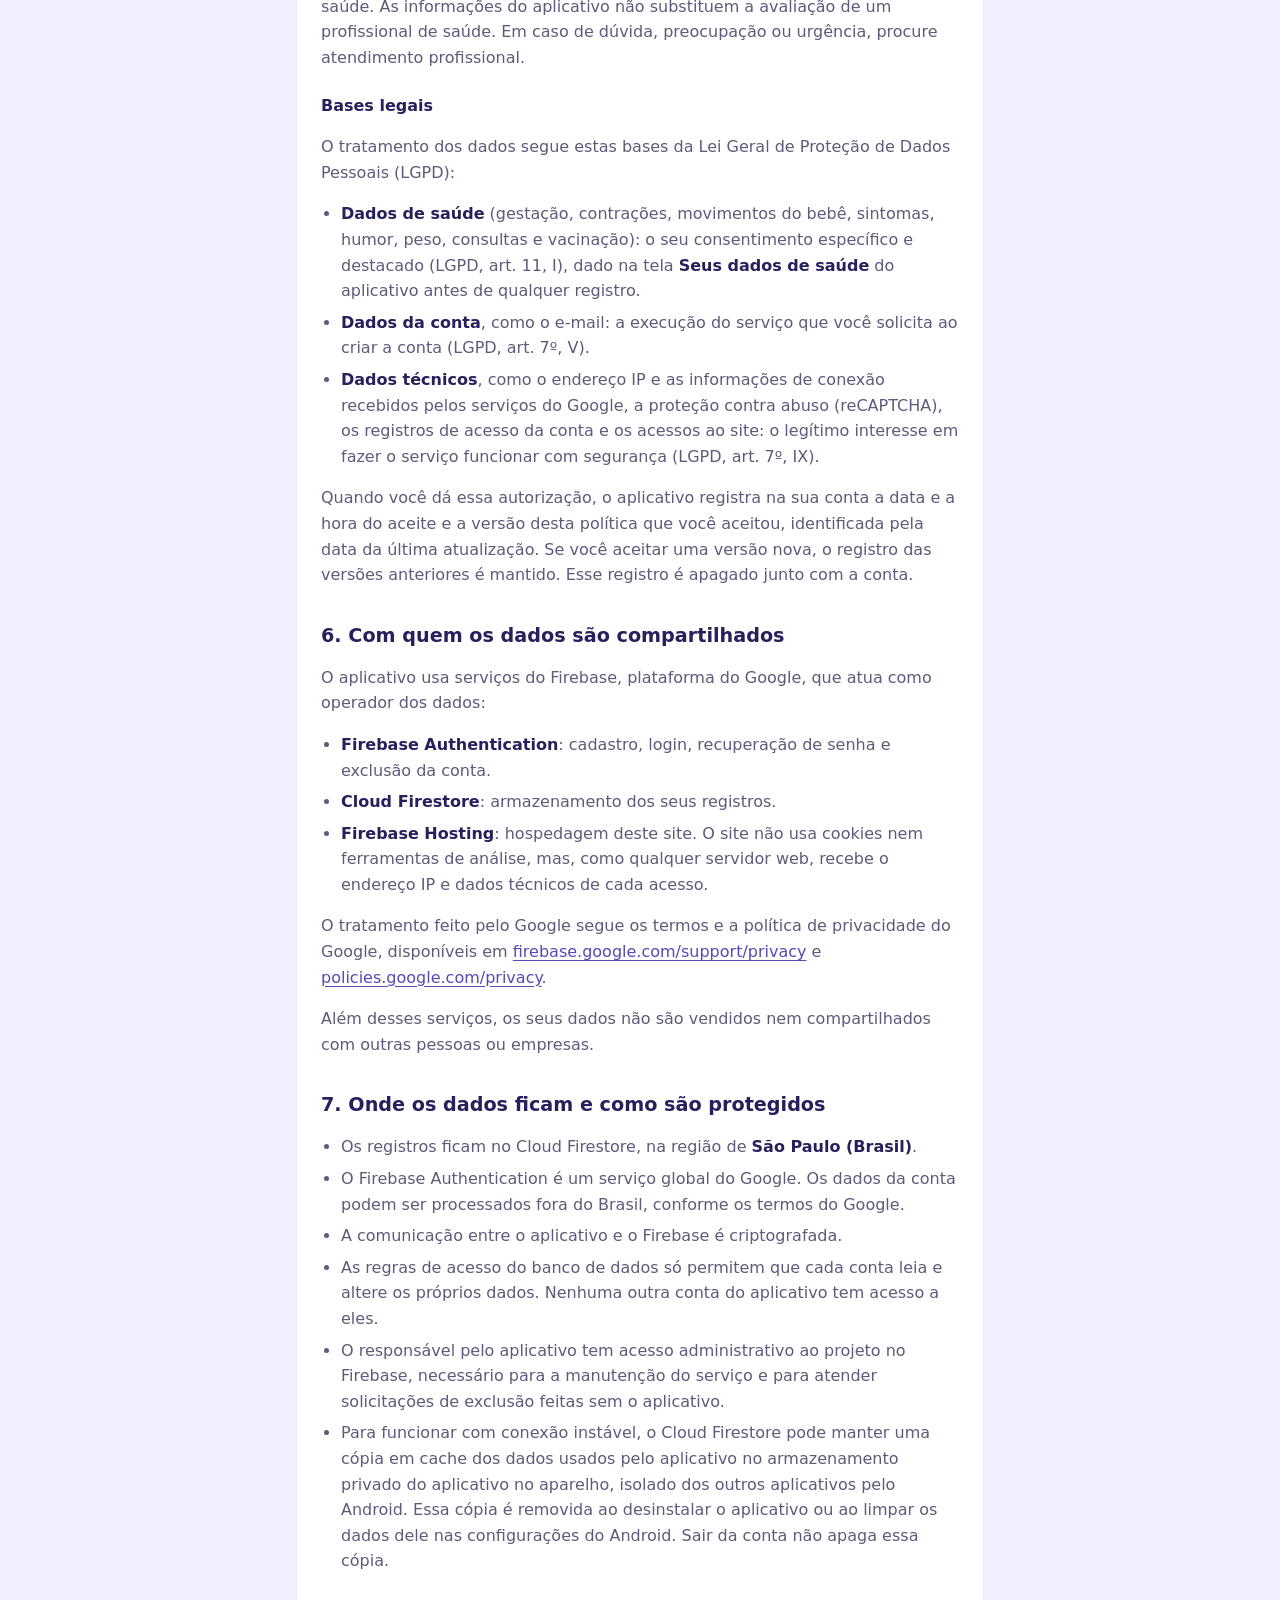
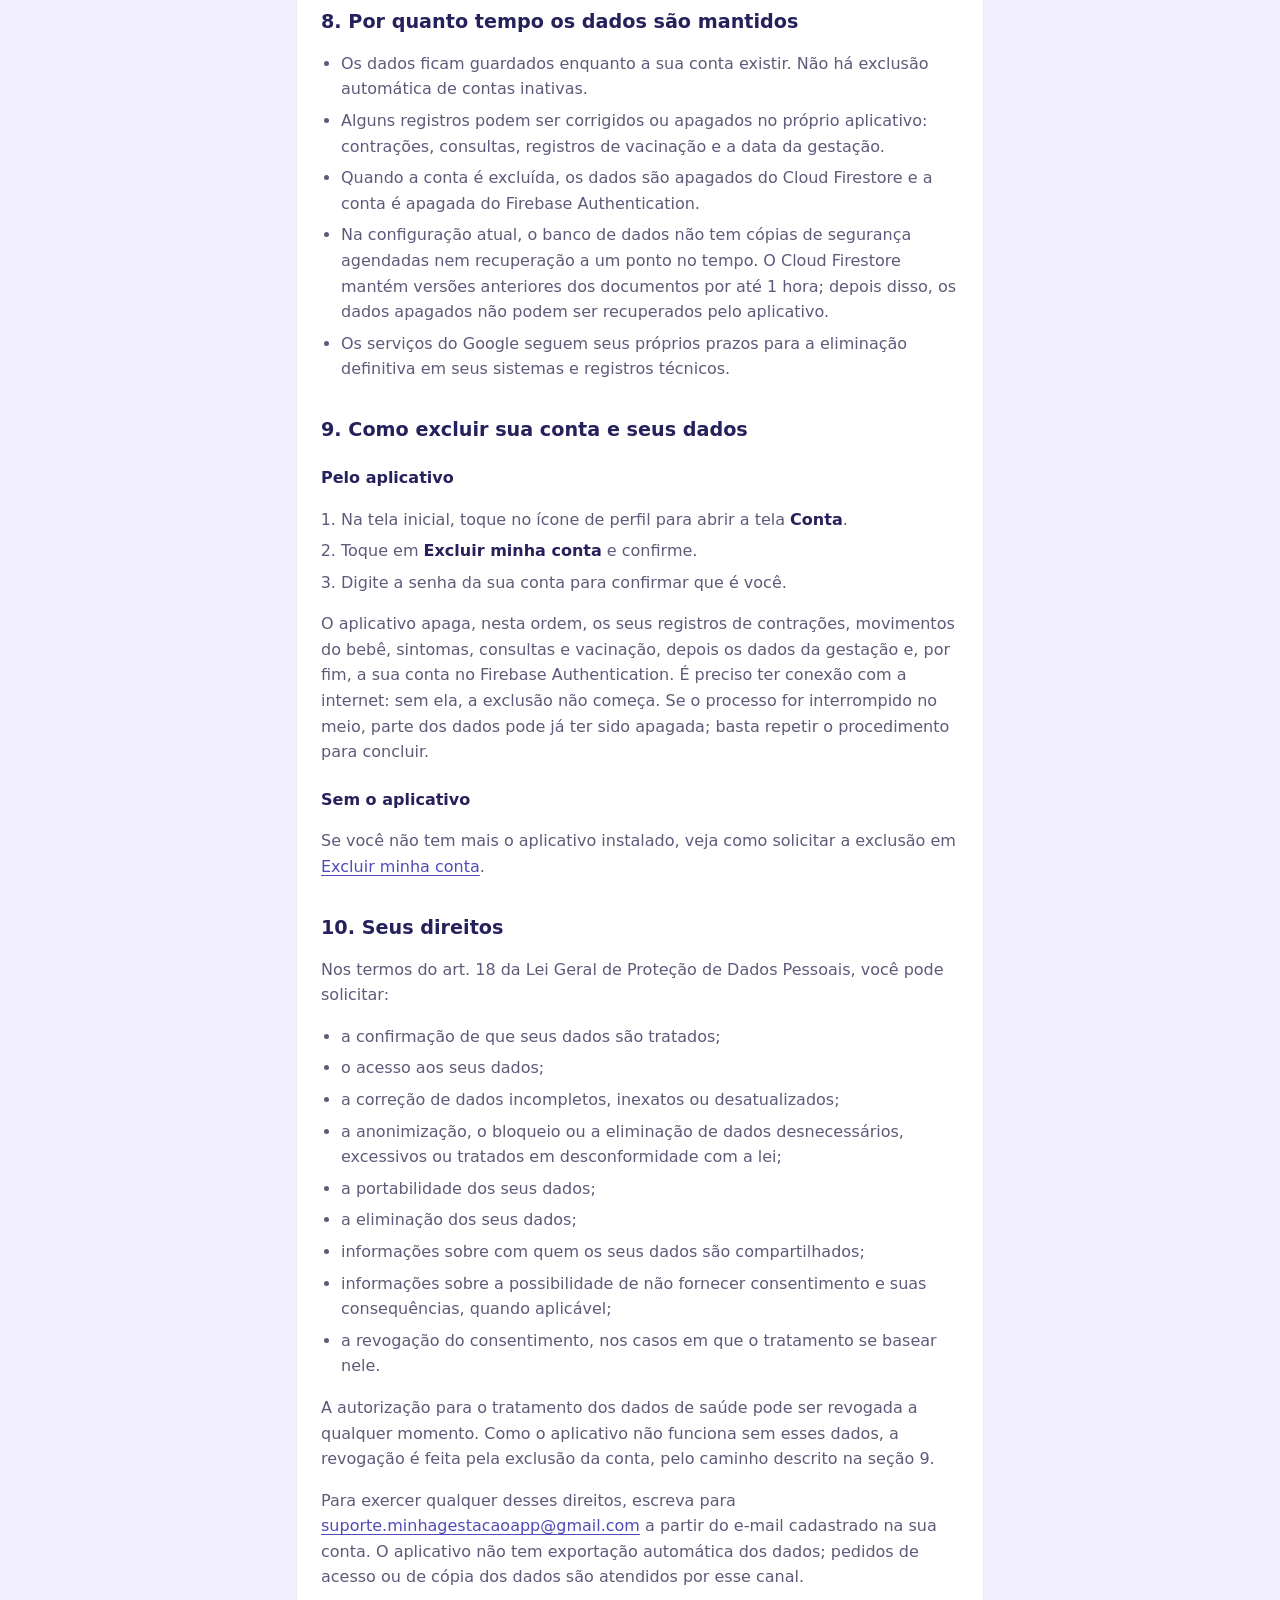
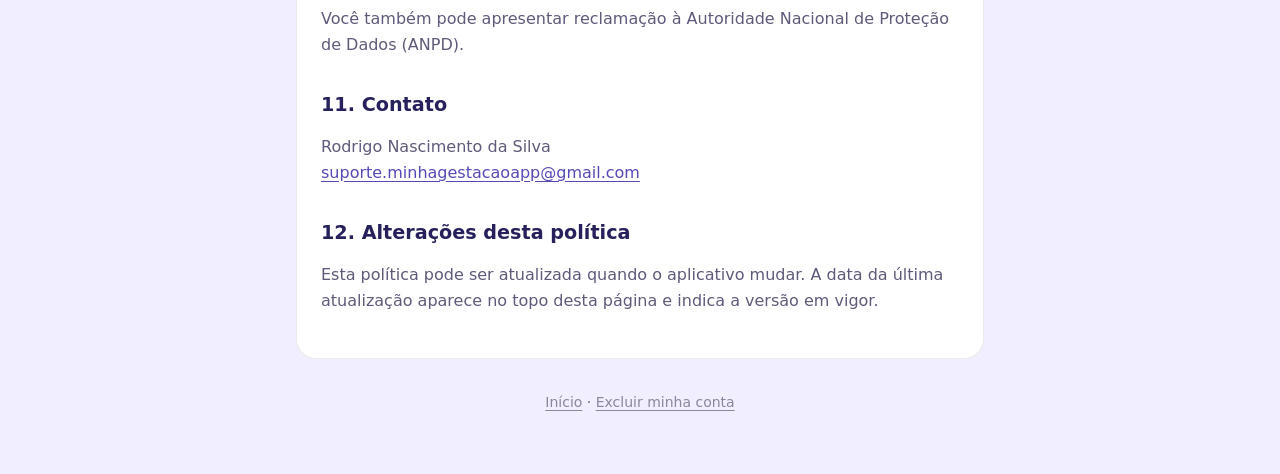
==== commit 0766d5e6: "feat(app): exige consentimento antes de qualquer dado de saúde, com porta de entrada única" ====
--- a/public/privacidade.html
+++ b/public/privacidade.html
@@ -109,7 +109,7 @@
       <ul>
         <li><strong>Dados de saúde</strong> (gestação, contrações, movimentos do bebê, sintomas, humor, peso, consultas e vacinação): o seu consentimento específico e destacado (LGPD, art. 11, I), dado na tela <strong>Seus dados de saúde</strong> do aplicativo antes de qualquer registro.</li>
         <li><strong>Dados da conta</strong>, como o e-mail: a execução do serviço que você solicita ao criar a conta (LGPD, art. 7º, V).</li>
-        <li><strong>Dados técnicos de segurança</strong>, como a proteção contra abuso (reCAPTCHA) e os registros de acesso da conta: o legítimo interesse em proteger a sua conta (LGPD, art. 7º, IX).</li>
+        <li><strong>Dados técnicos</strong>, como o endereço IP e as informações de conexão recebidos pelos serviços do Google, a proteção contra abuso (reCAPTCHA), os registros de acesso da conta e os acessos ao site: o legítimo interesse em fazer o serviço funcionar com segurança (LGPD, art. 7º, IX).</li>
       </ul>
       <p>Quando você dá essa autorização, o aplicativo registra na sua conta a data e a hora do aceite e a versão desta política que você aceitou, identificada pela data da última atualização. Se você aceitar uma versão nova, o registro das versões anteriores é mantido. Esse registro é apagado junto com a conta.</p>
 
